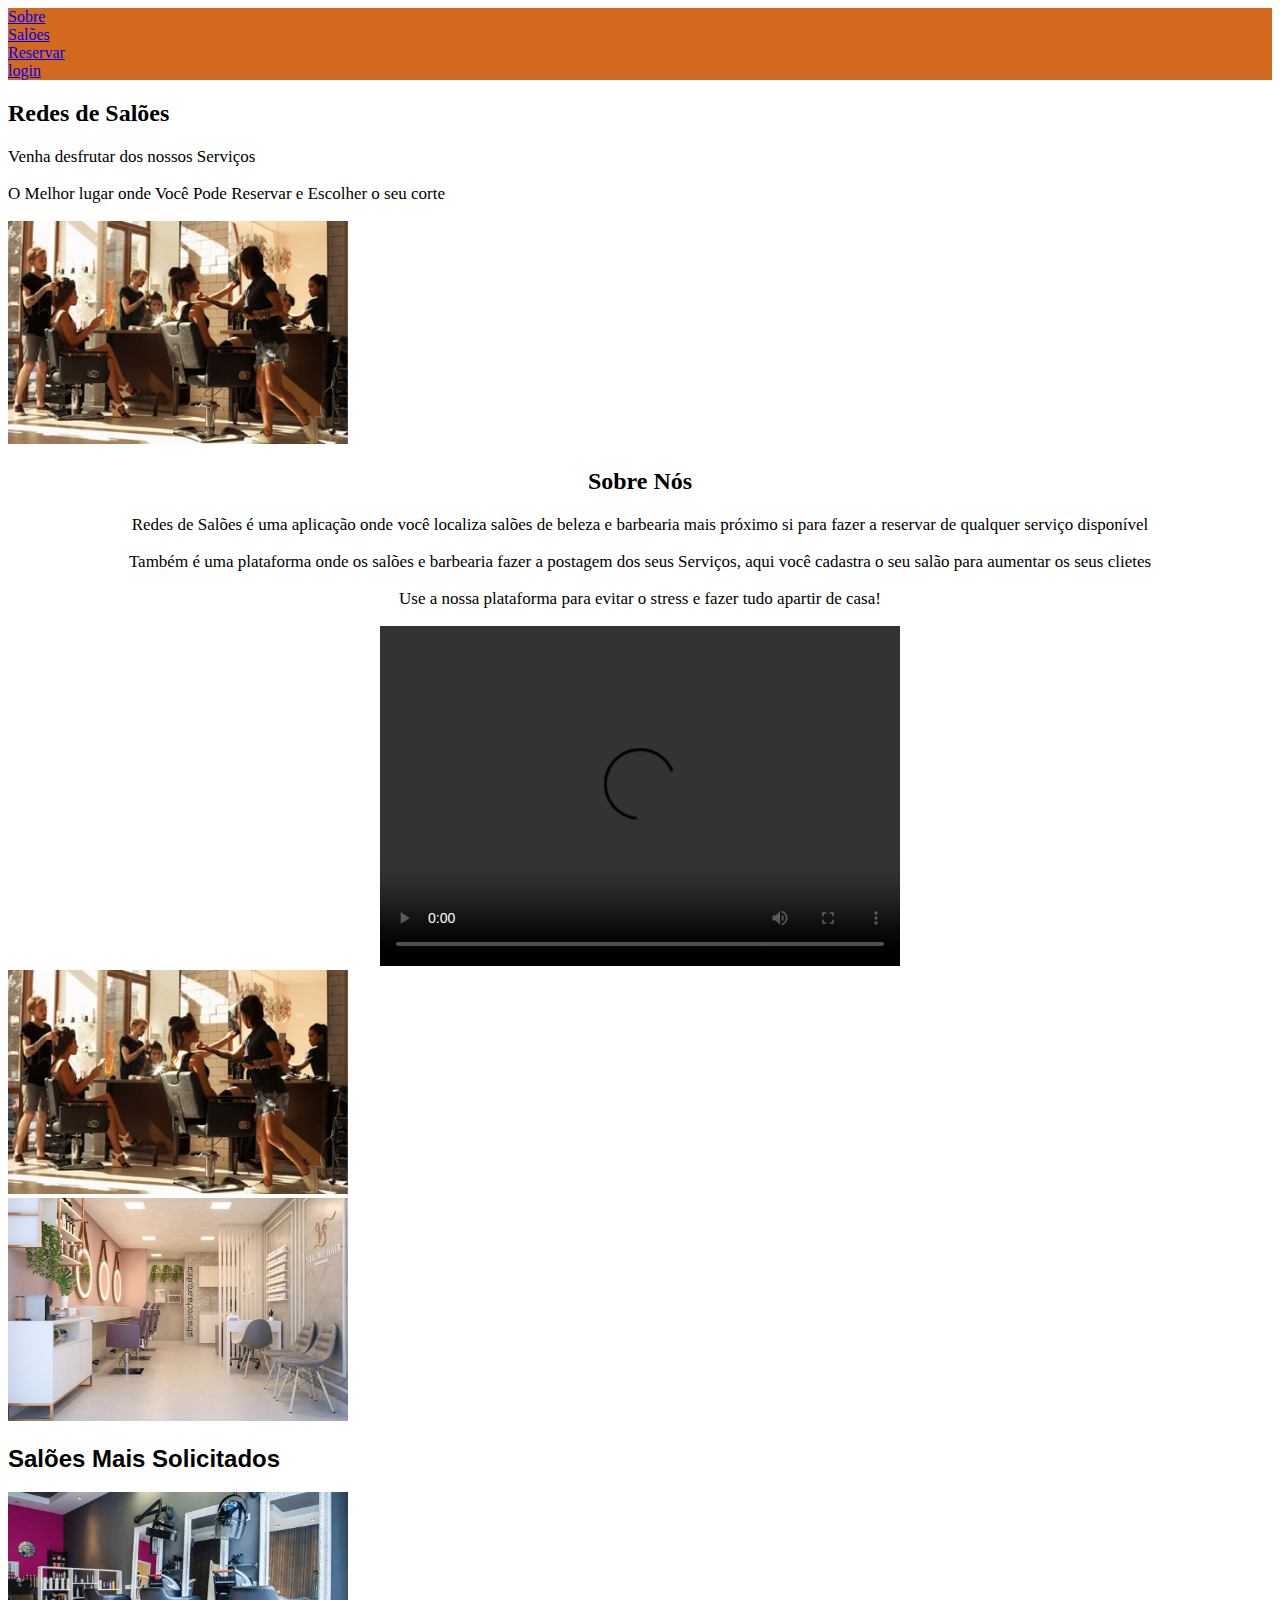
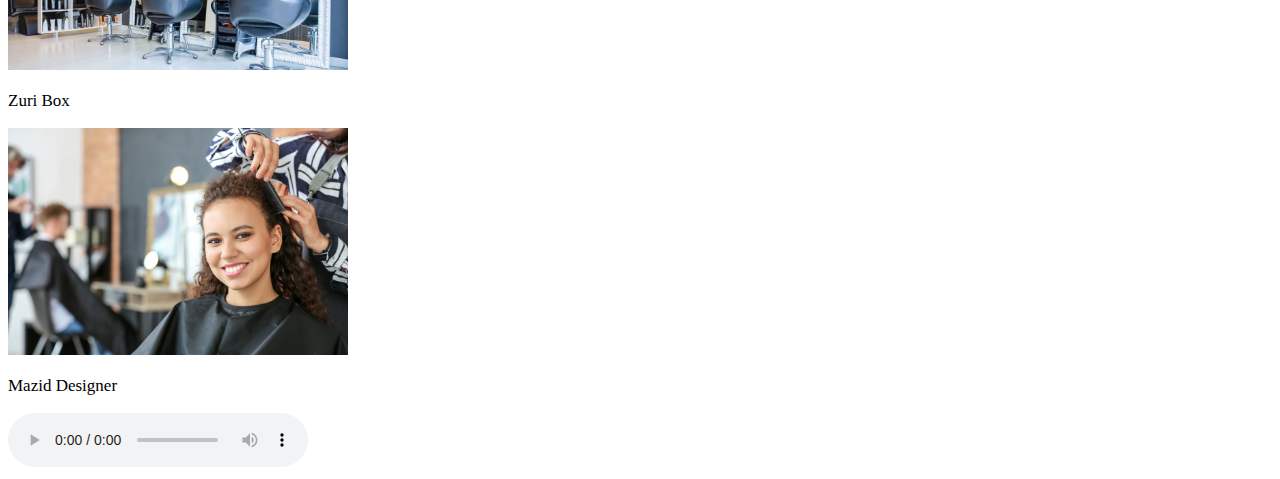
==== index.html @ 9bfbd26d "Criando aplicação com html cru" ====
<!DOCTYPE html>
<html lang="Pt">
  <head>
    <meta charset="UTF-8" />
    <meta http-equiv="X-UA-Compatible" content="IE=edge" />
    <meta name="viewport" content="width=device-width, initial-scale=1.0" />
    <title>Redes de Salões</title>
  </head>
  <body>
    <nav>
      <a href="#"><li>Sobre</li></a>
      <a href="Salões.html"><li>Salões</li></a>
      <a href="Reserva.html"><li>Reservar</li></a>
      <a href="login.html"> <li>login</li></a>
    </nav>

    <div>
      <h2>Redes de Salões</h2>
      <p>Venha desfrutar dos nossos Serviços</p>
      <p>O Melhor lugar onde Você Pode Reservar e Escolher o seu corte</p>
      <img
        src="Banner-Blog-Post-Salao-de-Beleza.png"
        alt="Ocorreu um erro com a imagem"
        width="340"
      />
    </div>
    <section>
      <div id="sobre">
        <h2>Sobre Nós</h2>
        <p>
          Redes de Salões é uma aplicação onde você localiza salões de beleza e
          barbearia mais próximo si para fazer a reservar de qualquer serviço
          disponível
        </p>
        <p>
          Também é uma plataforma onde os salões e barbearia fazer a postagem
          dos seus Serviços, aqui você cadastra o seu salão para aumentar os
          seus clietes
        </p>

        <p>
          Use a nossa plataforma para evitar o stress e fazer tudo apartir de
          casa!
        </p>
        <video width="520" height="340" controls>
          <source src="ZB-Parte Informativa.mp4" /></video
        ><br />
      </div>
      <div id="imagem_center">
        <img
          src="Banner-Blog-Post-Salao-de-Beleza.png"
          alt="Ocorreu um erro com a imagem"
          width="340"
        /><br />
        <img
          src="0294c66785038782bcbc684049fa5b7f.jpg"
          alt="Ocorreu um erro com a imagem"
          width="340"
        /><br />
      </div>
    </section>

    <section>
      <h2 class="saloes">Salões Mais Solicitados</h2>
      <div>
        <img
          src="2018-12-04-dicas-para-limpeza-de-salao-de-beleza.jpg"
          alt="Ocorreu um erro com a imagem"
          width="340"
        />
        <p>Zuri Box</p>
      </div>
      <div>
        <img
          src="shutterstock_1444948637.jpg"
          alt="Ocorreu um erro com a imagem"
          width="340"
        />
        <p>Mazid Designer</p>
      </div>
    </section>

    <audio
      src="HINO-45-ANOS-DE-INDEPENDÊNCIA-DE-ANGOLA.mp3"
      autoplay="true"
      controls
    ></audio>
  </body>

  <style>
    nav {
      background-color: chocolate;
    }
    #sobre {
      text-align: center;
    }
    .saloes {
      font-family: Arial, Helvetica, sans-serif;
    }
    p {
      font-size: 17px;
    }
  </style>
</html>
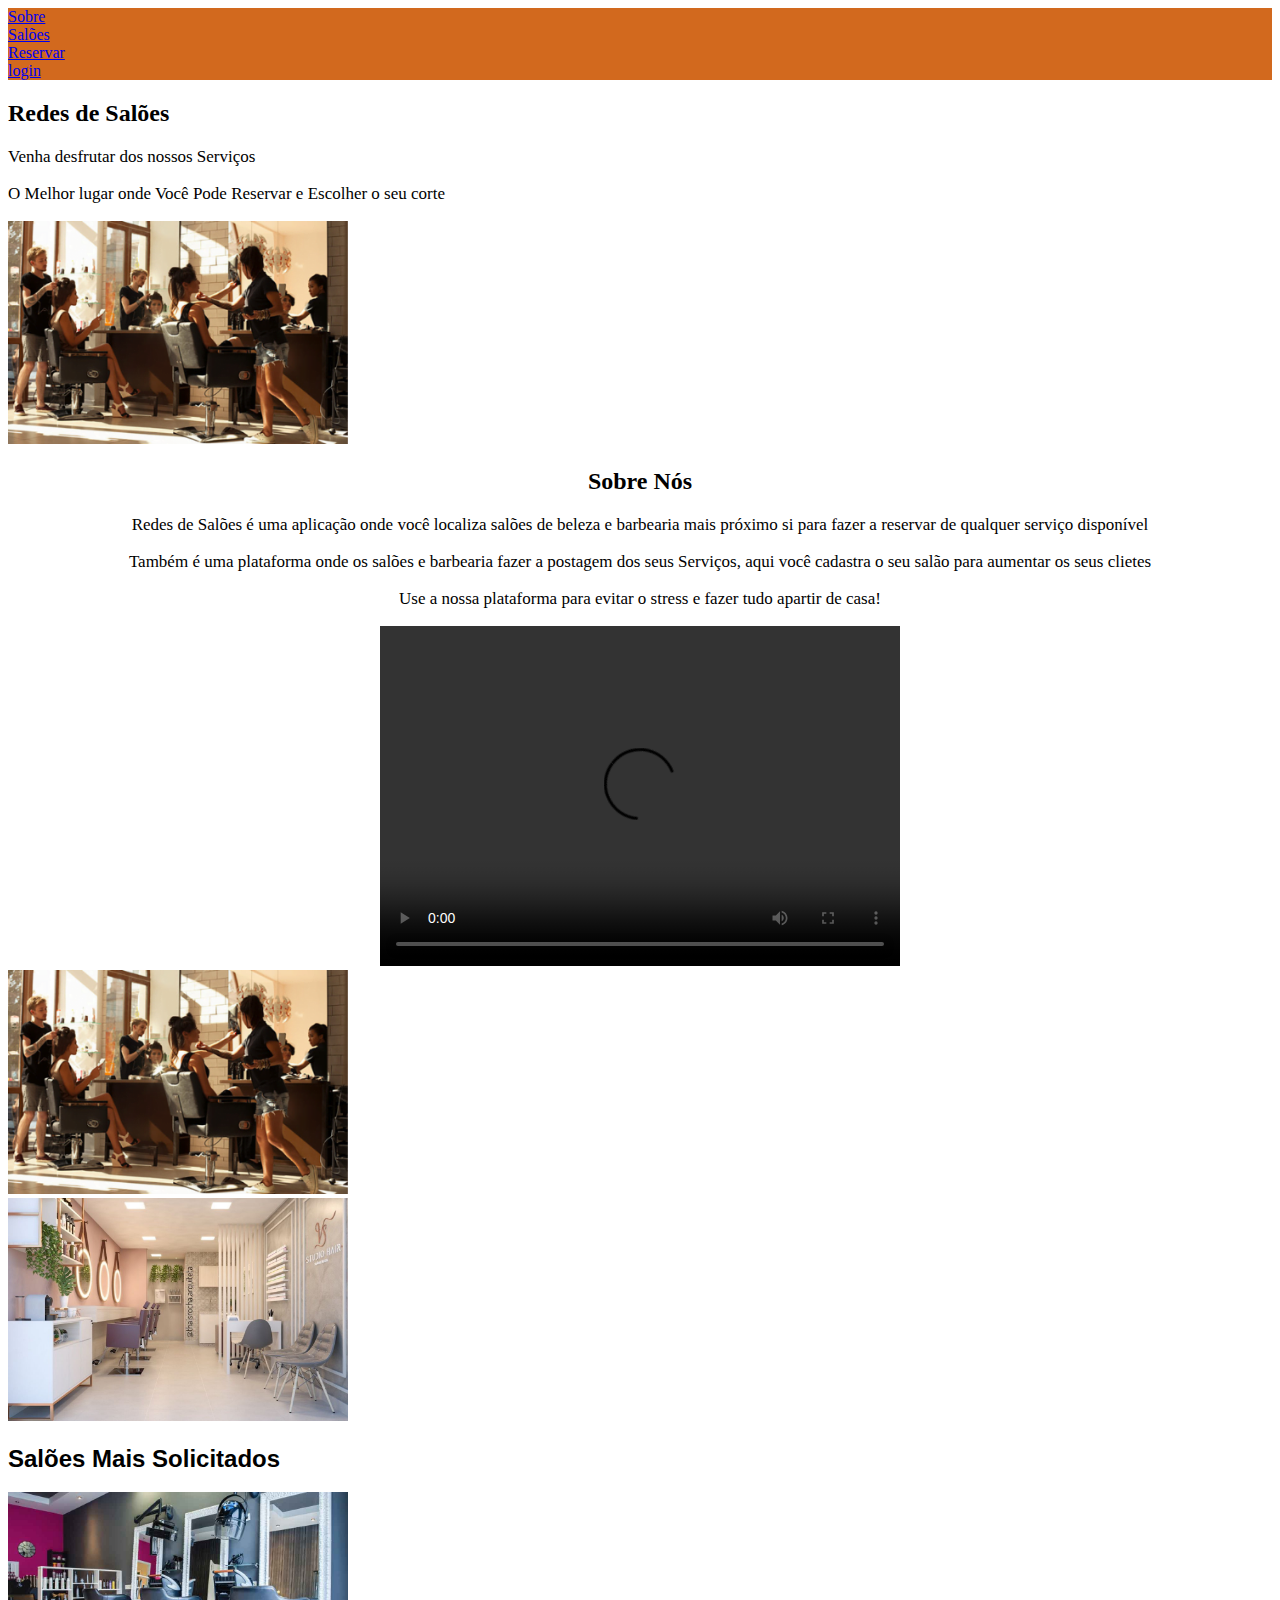
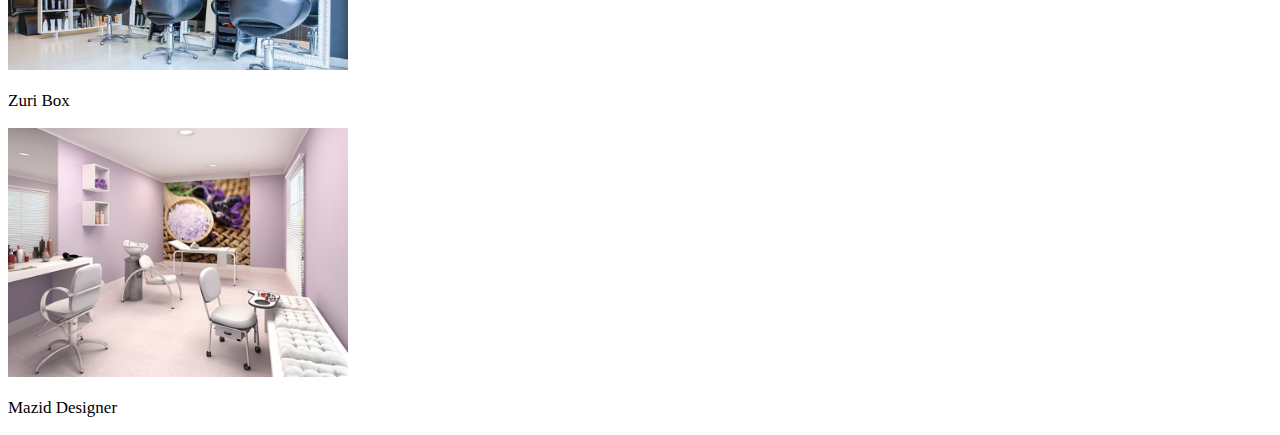
==== commit 505d6afd: "algumas mundanças" ====
--- a/index.html
+++ b/index.html
@@ -19,7 +19,7 @@
       <p>Venha desfrutar dos nossos Serviços</p>
       <p>O Melhor lugar onde Você Pode Reservar e Escolher o seu corte</p>
       <img
-        src="Banner-Blog-Post-Salao-de-Beleza.png"
+        src="midia/Banner-Blog-Post-Salao-de-Beleza.png"
         alt="Ocorreu um erro com a imagem"
         width="340"
       />
@@ -43,17 +43,17 @@
           casa!
         </p>
         <video width="520" height="340" controls>
-          <source src="ZB-Parte Informativa.mp4" /></video
+          <source src="midia/ZB-Parte Informativa.mp4" /></video
         ><br />
       </div>
       <div id="imagem_center">
         <img
-          src="Banner-Blog-Post-Salao-de-Beleza.png"
+          src="midia/Banner-Blog-Post-Salao-de-Beleza.png"
           alt="Ocorreu um erro com a imagem"
           width="340"
         /><br />
         <img
-          src="0294c66785038782bcbc684049fa5b7f.jpg"
+          src="midia/0294c66785038782bcbc684049fa5b7f.jpg"
           alt="Ocorreu um erro com a imagem"
           width="340"
         /><br />
@@ -64,7 +64,7 @@
       <h2 class="saloes">Salões Mais Solicitados</h2>
       <div>
         <img
-          src="2018-12-04-dicas-para-limpeza-de-salao-de-beleza.jpg"
+          src="/midia/2018-12-04-dicas-para-limpeza-de-salao-de-beleza.jpg"
           alt="Ocorreu um erro com a imagem"
           width="340"
         />
@@ -72,7 +72,7 @@
       </div>
       <div>
         <img
-          src="shutterstock_1444948637.jpg"
+          src="/midia/decoracao-de-salao-de-beleza.jpg"
           alt="Ocorreu um erro com a imagem"
           width="340"
         />
@@ -80,11 +80,7 @@
       </div>
     </section>
 
-    <audio
-      src="HINO-45-ANOS-DE-INDEPENDÊNCIA-DE-ANGOLA.mp3"
-      autoplay="true"
-      controls
-    ></audio>
+    <audio src="/midia/HINO-45-ANOS-DE-INDEPENDÊNCIA-DE-ANGOLA.mp3">controls ></audio>
   </body>
 
   <style>
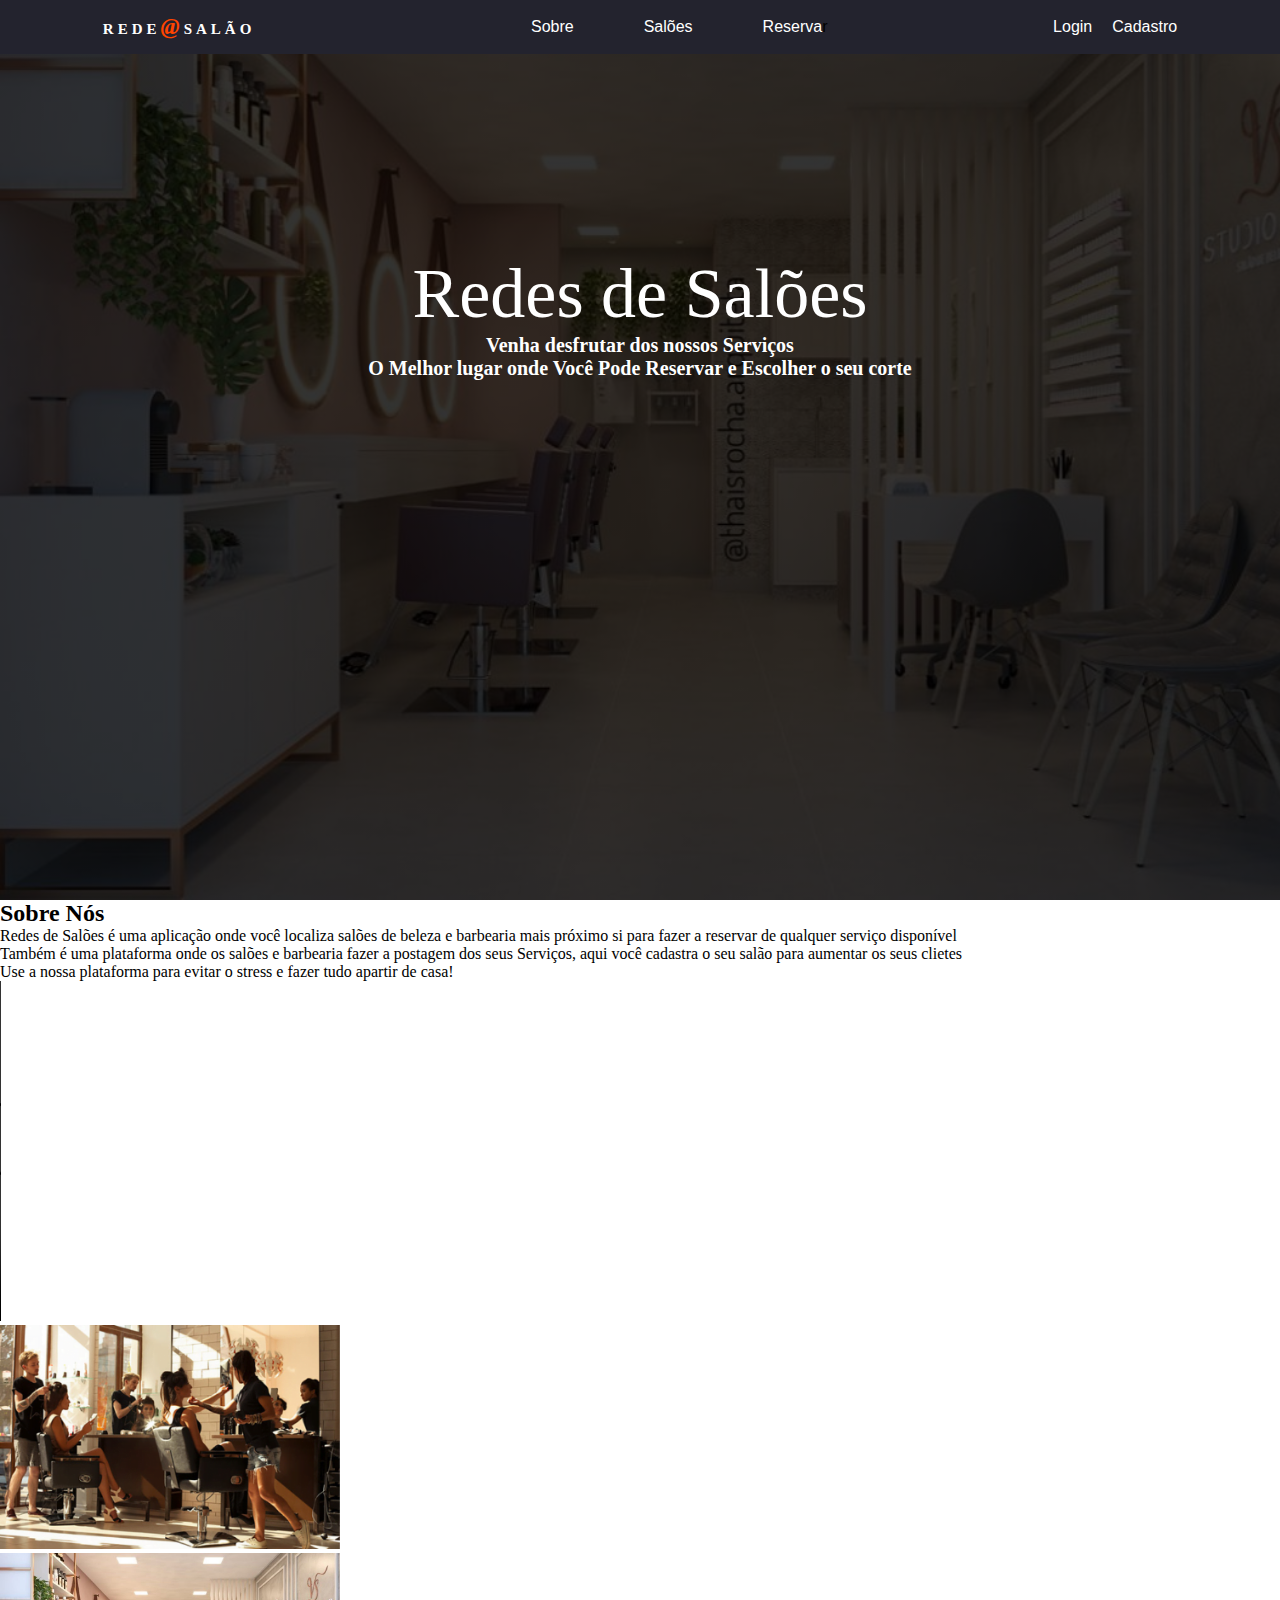
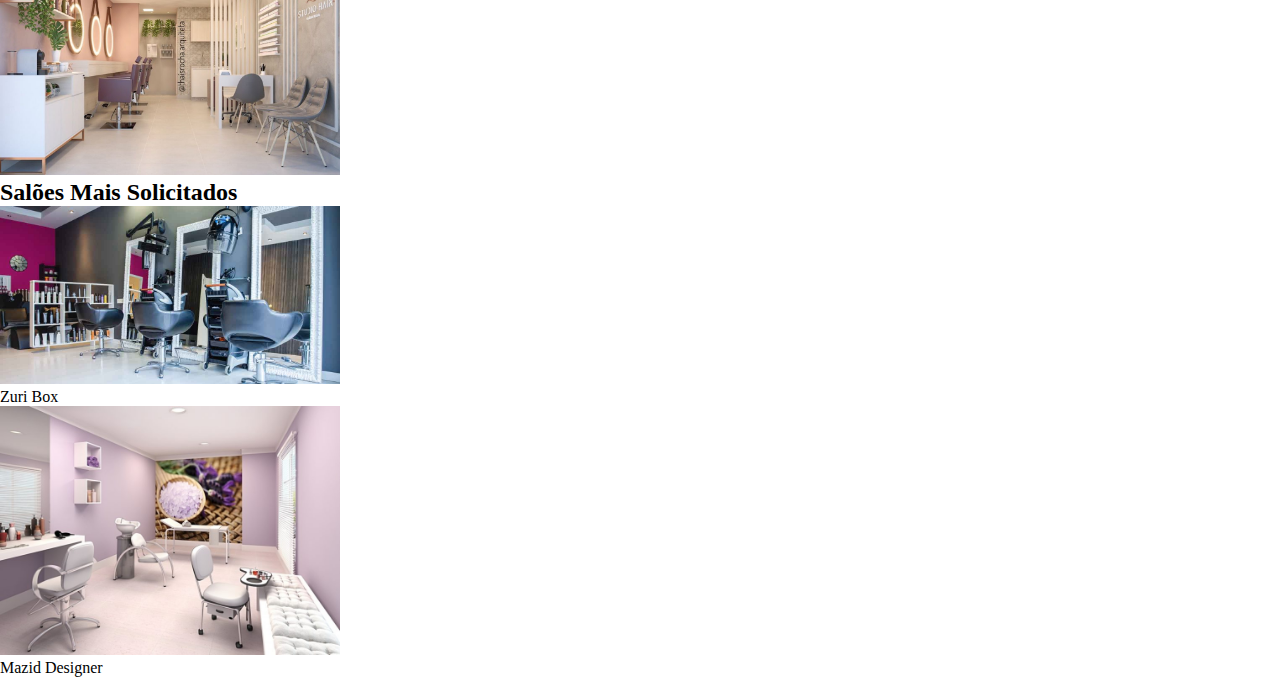
==== commit b6b4586c: "adicionado o header" ====
--- a/index.html
+++ b/index.html
@@ -5,25 +5,29 @@
     <meta http-equiv="X-UA-Compatible" content="IE=edge" />
     <meta name="viewport" content="width=device-width, initial-scale=1.0" />
     <title>Redes de Salões</title>
+    <link rel="stylesheet" href="style.css" />
   </head>
   <body>
-    <nav>
-      <a href="#"><li>Sobre</li></a>
-      <a href="Salões.html"><li>Salões</li></a>
-      <a href="Reserva.html"><li>Reservar</li></a>
-      <a href="login.html"> <li>login</li></a>
-    </nav>
+    <header>
+      <nav>
+        <span id="logo">Rede<i>@</i>Salão</span>
+        <ul class="nav-lista">
+          <li><a href="#">Sobre</a></li>
+          <li><a href="Salões.html">Salões</a></li>
+          <li><a href="Reserva.html">Reserva</a>r</li>
+        </ul>
+        <ul class="nav-lista-login">
+          <li><a href="login.html">Login</a></li>
+          <li><a href="login.html">Cadastro</a></li>
+        </ul>
+      </nav>
+      <div class="boas-vindas">
+        <h2>Redes de Salões</h2>
+        <p>Venha desfrutar dos nossos Serviços</p>
+        <p>O Melhor lugar onde Você Pode Reservar e Escolher o seu corte</p>
+      </div>
+    </header>
 
-    <div>
-      <h2>Redes de Salões</h2>
-      <p>Venha desfrutar dos nossos Serviços</p>
-      <p>O Melhor lugar onde Você Pode Reservar e Escolher o seu corte</p>
-      <img
-        src="midia/Banner-Blog-Post-Salao-de-Beleza.png"
-        alt="Ocorreu um erro com a imagem"
-        width="340"
-      />
-    </div>
     <section>
       <div id="sobre">
         <h2>Sobre Nós</h2>
@@ -80,21 +84,8 @@
       </div>
     </section>
 
-    <audio src="/midia/HINO-45-ANOS-DE-INDEPENDÊNCIA-DE-ANGOLA.mp3">controls ></audio>
+    <audio src="/midia/HINO-45-ANOS-DE-INDEPENDÊNCIA-DE-ANGOLA.mp3">
+      controls >
+    </audio>
   </body>
-
-  <style>
-    nav {
-      background-color: chocolate;
-    }
-    #sobre {
-      text-align: center;
-    }
-    .saloes {
-      font-family: Arial, Helvetica, sans-serif;
-    }
-    p {
-      font-size: 17px;
-    }
-  </style>
 </html>
--- a/style.css
+++ b/style.css
@@ -0,0 +1,79 @@
+* {
+  margin: 0;
+  padding: 0;
+}
+
+a {
+  color: #fff;
+  text-decoration: none;
+  transition: 0.3s;
+}
+a:hover {
+  opacity: 0.7;
+}
+#logo {
+  font-size: 15px;
+  font-weight: 900;
+  text-transform: uppercase;
+  letter-spacing: 4px;
+  font-family: Bigdey Demo;
+  color: #fff;
+}
+#logo i {
+  font-size: 23px;
+  color: orangered;
+}
+nav {
+  display: flex;
+  justify-content: space-around;
+  align-items: center;
+  background: #23232e;
+  height: 6vh;
+  font-family: Roboto, sans-serif;
+  width: 100%;
+}
+
+.nav-lista {
+  list-style: none;
+  display: flex;
+  justify-content: space-around;
+}
+.nav-lista li {
+  margin-left: 70px;
+}
+.nav-lista-login {
+  list-style: none;
+  display: flex;
+  justify-content: space-around;
+}
+.nav-lista-login li {
+  margin-left: 20px;
+}
+header {
+  background-image: linear-gradient(rgba(0, 0, 0, 0.8) 100%, rgba(0, 0, 0,0.2)),
+    url(.//midia/0294c66785038782bcbc684049fa5b7f.jpg);
+  background-repeat: no-repeat;
+  background-size: cover;
+  height: 100vh;
+  width: 100%;
+}
+
+.boas-vindas{
+    display: flex;
+    flex-direction: column;
+    justify-content: center;
+    align-items: center;
+    margin-top:200px ;
+}
+
+.boas-vindas h2{
+    font-size: 70px;
+    color: #fff;
+    font-weight: 500;
+}
+.boas-vindas  p{
+    font-size: 20px;
+    font-weight: 700;
+    color: #fff;
+
+}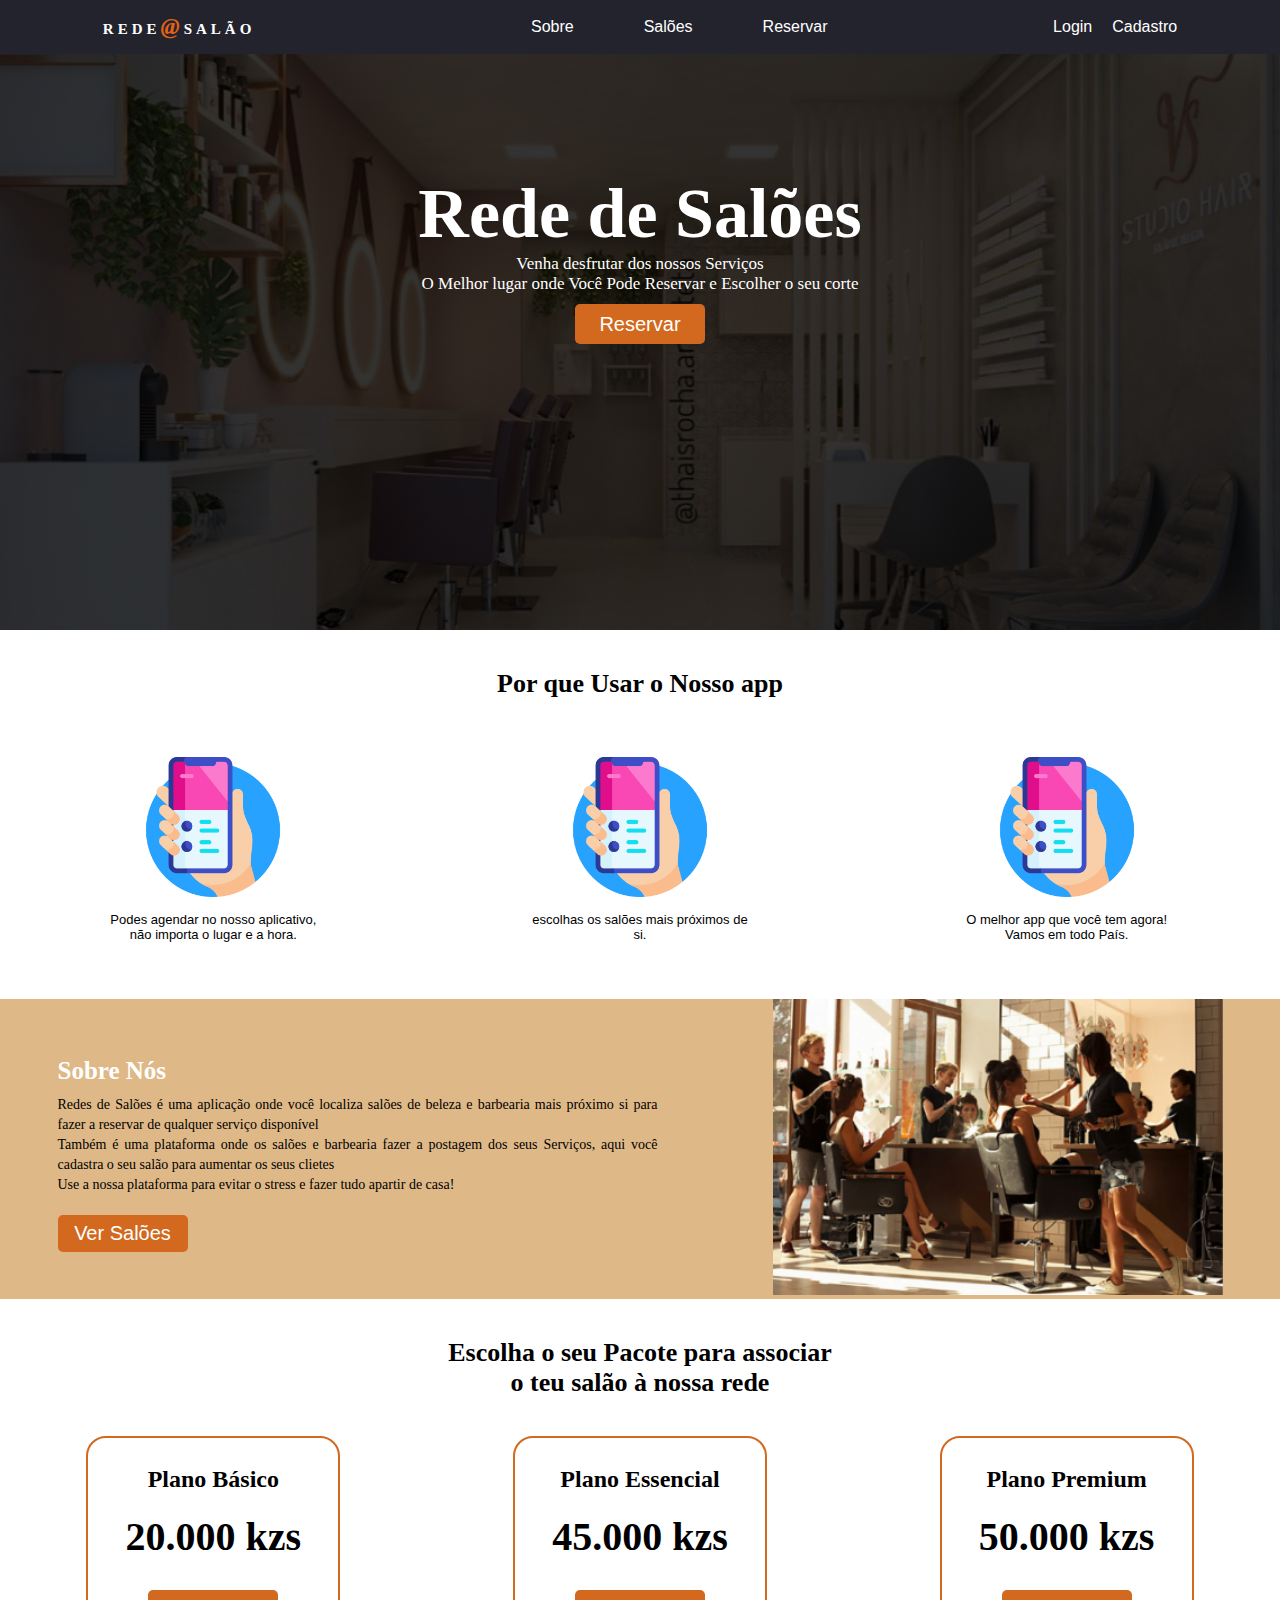
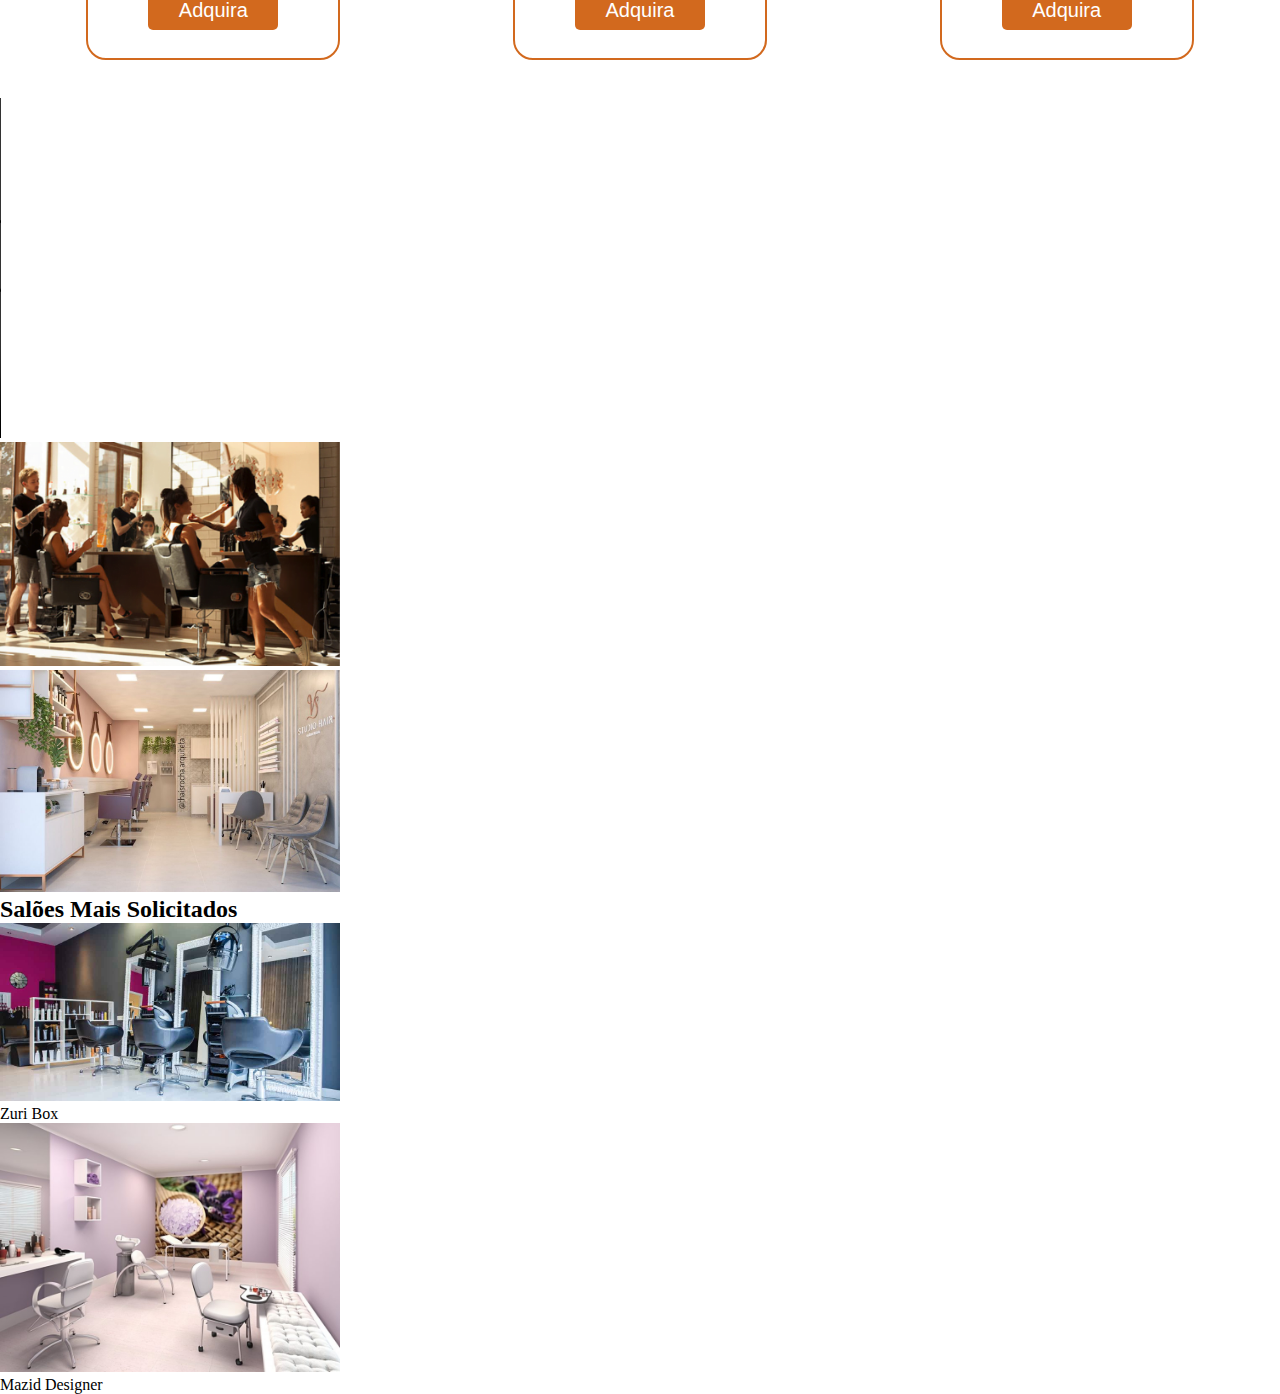
==== commit e63bb5ff: "adicionando a parte das planos" ====
--- a/index.html
+++ b/index.html
@@ -14,7 +14,7 @@
         <ul class="nav-lista">
           <li><a href="#">Sobre</a></li>
           <li><a href="Salões.html">Salões</a></li>
-          <li><a href="Reserva.html">Reserva</a>r</li>
+          <li><a href="Reserva.html">Reservar</a></li>
         </ul>
         <ul class="nav-lista-login">
           <li><a href="login.html">Login</a></li>
@@ -22,48 +22,94 @@
         </ul>
       </nav>
       <div class="boas-vindas">
-        <h2>Redes de Salões</h2>
+        <h2>Rede de Salões</h2>
         <p>Venha desfrutar dos nossos Serviços</p>
         <p>O Melhor lugar onde Você Pode Reservar e Escolher o seu corte</p>
+        <div>
+          <button id="button-reserva">Reservar</button>
+        </div>
       </div>
     </header>
-
+    <h2 id="titulo">Por que Usar o Nosso app</h2>
+    <section class="utilizar">
+      <div>
+        <img src="midia/smartphone.png" alt="Ocorreu um erro com a imagem" />
+        <p>Podes agendar no nosso aplicativo, não importa o lugar e a hora.</p>
+      </div>
+      <div>
+        <img src="midia/smartphone.png" alt="Ocorreu um erro com a imagem" />
+        <p>escolhas os salões mais próximos de si.</p>
+      </div>
+      <div>
+        <img src="midia/smartphone.png" alt="Ocorreu um erro com a imagem" />
+        <p>O melhor app que você tem agora! Vamos em todo País.</p>
+      </div>
+    </section>
     <section>
       <div id="sobre">
-        <h2>Sobre Nós</h2>
-        <p>
-          Redes de Salões é uma aplicação onde você localiza salões de beleza e
-          barbearia mais próximo si para fazer a reservar de qualquer serviço
-          disponível
-        </p>
-        <p>
-          Também é uma plataforma onde os salões e barbearia fazer a postagem
-          dos seus Serviços, aqui você cadastra o seu salão para aumentar os
-          seus clietes
-        </p>
+        <div id="sobreText">
+          <h2>Sobre Nós</h2>
+          <p>
+            Redes de Salões é uma aplicação onde você localiza salões de beleza
+            e barbearia mais próximo si para fazer a reservar de qualquer
+            serviço disponível
+          </p>
+          <p>
+            Também é uma plataforma onde os salões e barbearia fazer a postagem
+            dos seus Serviços, aqui você cadastra o seu salão para aumentar os
+            seus clietes
+          </p>
 
-        <p>
-          Use a nossa plataforma para evitar o stress e fazer tudo apartir de
-          casa!
-        </p>
-        <video width="520" height="340" controls>
-          <source src="midia/ZB-Parte Informativa.mp4" /></video
-        ><br />
-      </div>
-      <div id="imagem_center">
-        <img
-          src="midia/Banner-Blog-Post-Salao-de-Beleza.png"
-          alt="Ocorreu um erro com a imagem"
-          width="340"
-        /><br />
-        <img
-          src="midia/0294c66785038782bcbc684049fa5b7f.jpg"
-          alt="Ocorreu um erro com a imagem"
-          width="340"
-        /><br />
+          <p>
+            Use a nossa plataforma para evitar o stress e fazer tudo apartir de
+            casa!
+          </p>
+          <button>Ver Salões</button>
+        </div>
+        <div id="sobreImagem">
+          <img
+            src="midia/Banner-Blog-Post-Salao-de-Beleza.png"
+            alt="Ocorreu um erro com a imagem"
+          />
+        </div>
       </div>
     </section>
-
+    <h2 id="titulo">
+      Escolha o seu Pacote para associar <br />
+      o teu salão à nossa rede
+    </h2>
+    <section class="plano">
+      <div>
+        <h2>Plano Básico</h2>
+        <span>20.000 kzs</span>
+        <button id="button-reserva">Adquira</button>
+      </div>
+      <div>
+        <h2>Plano Essencial</h2>
+        <span>45.000 kzs</span>
+        <button id="button-reserva">Adquira</button>
+      </div>
+      <div>
+        <h2>Plano Premium</h2>
+        <span>50.000 kzs</span>
+        <button id="button-reserva">Adquira</button>
+      </div>
+    </section>
+    <video width="520" height="340" controls>
+      <source src="midia/ZB-Parte Informativa.mp4" /></video
+    ><br />
+    <div id="imagem_center">
+      <img
+        src="midia/Banner-Blog-Post-Salao-de-Beleza.png"
+        alt="Ocorreu um erro com a imagem"
+        width="340"
+      /><br />
+      <img
+        src="midia/0294c66785038782bcbc684049fa5b7f.jpg"
+        alt="Ocorreu um erro com a imagem"
+        width="340"
+      /><br />
+    </div>
     <section>
       <h2 class="saloes">Salões Mais Solicitados</h2>
       <div>
--- a/style.css
+++ b/style.css
@@ -21,7 +21,7 @@
 }
 #logo i {
   font-size: 23px;
-  color: orangered;
+  color: rgb(226, 98, 24);
 }
 nav {
   display: flex;
@@ -50,30 +50,127 @@
   margin-left: 20px;
 }
 header {
-  background-image: linear-gradient(rgba(0, 0, 0, 0.8) 100%, rgba(0, 0, 0,0.2)),
+  background-image: linear-gradient(rgba(0, 0, 0, 0.8) 100%, rgba(0, 0, 0, 0.2)),
     url(.//midia/0294c66785038782bcbc684049fa5b7f.jpg);
   background-repeat: no-repeat;
   background-size: cover;
-  height: 100vh;
+  height: 70vh;
   width: 100%;
 }
 
-.boas-vindas{
-    display: flex;
-    flex-direction: column;
-    justify-content: center;
-    align-items: center;
-    margin-top:200px ;
+.boas-vindas {
+  display: flex;
+  flex-direction: column;
+  justify-content: center;
+  align-items: center;
+  margin-top: 120px;
 }
 
-.boas-vindas h2{
-    font-size: 70px;
-    color: #fff;
-    font-weight: 500;
+.boas-vindas h2 {
+  font-size: 70px;
+  color: #fff;
 }
-.boas-vindas  p{
-    font-size: 20px;
-    font-weight: 700;
-    color: #fff;
-
-}+.boas-vindas p {
+  font-size: 17px;
+  color: #fff;
+  font-family: Roboto;
+}
+#button-reserva {
+  margin-top: 10px;
+  border-radius: 5px;
+  height: 40px;
+  width: 130px;
+  border: none;
+  background-color: chocolate;
+  font-size: 20px;
+  color: #fff;
+}
+#sobre {
+  display: flex;
+  justify-content: space-around;
+  align-items: center;
+  height: 300px;
+  width: 100%;
+  background-color: burlywood;
+}
+#sobreText {
+  width: 600px;
+  text-align: justify;
+}
+#sobreText h2 {
+  line-height: 48px;
+  font-size: 25px;
+  font-family: Roboto;
+  color: #fff;
+}
+#sobreText button {
+  margin-top: 20px;
+  border-radius: 5px;
+  height: 37px;
+  width: 130px;
+  border: none;
+  background-color: chocolate;
+  font-size: 20px;
+  color: #fff;
+}
+#sobreText p {
+  line-height: 20px;
+  font-size: 14px;
+  font-family: Roboto;
+}
+#sobreImagem img {
+  width: 450px;
+  height: auto;
+}
+.utilizar {
+  width: 100%;
+  height: 300px;
+  display: flex;
+  justify-content: space-around;
+  align-items: center;
+}
+#titulo {
+  text-align: center;
+  margin-top: 39px;
+  font-size: 26px;
+  font-family: Roboto;
+}
+.utilizar div {
+  display: flex;
+  flex-direction: column;
+  align-items: center;
+  width: 230px;
+}
+.utilizar div img {
+  width: 140px;
+}
+.utilizar div p {
+  font-size: 13px;
+  font-family: sans-serif;
+  text-align: center;
+  margin-top: 15px;
+}
+.plano {
+  width: 100%;
+  height: 300px;
+  display: flex;
+  justify-content: space-around;
+  align-items: center;
+}
+.plano div {
+  display: flex;
+  flex-direction: column;
+  align-items: center;
+  justify-content: center;
+  width: 230px;
+  height: 200px;
+  border: 2px solid chocolate;
+  border-radius: 20px;
+  padding: 10px;
+  text-align: justify;
+}
+.plano div span {
+  font-size: 40px;
+  font-weight: 900;
+  padding: 20px;
+}
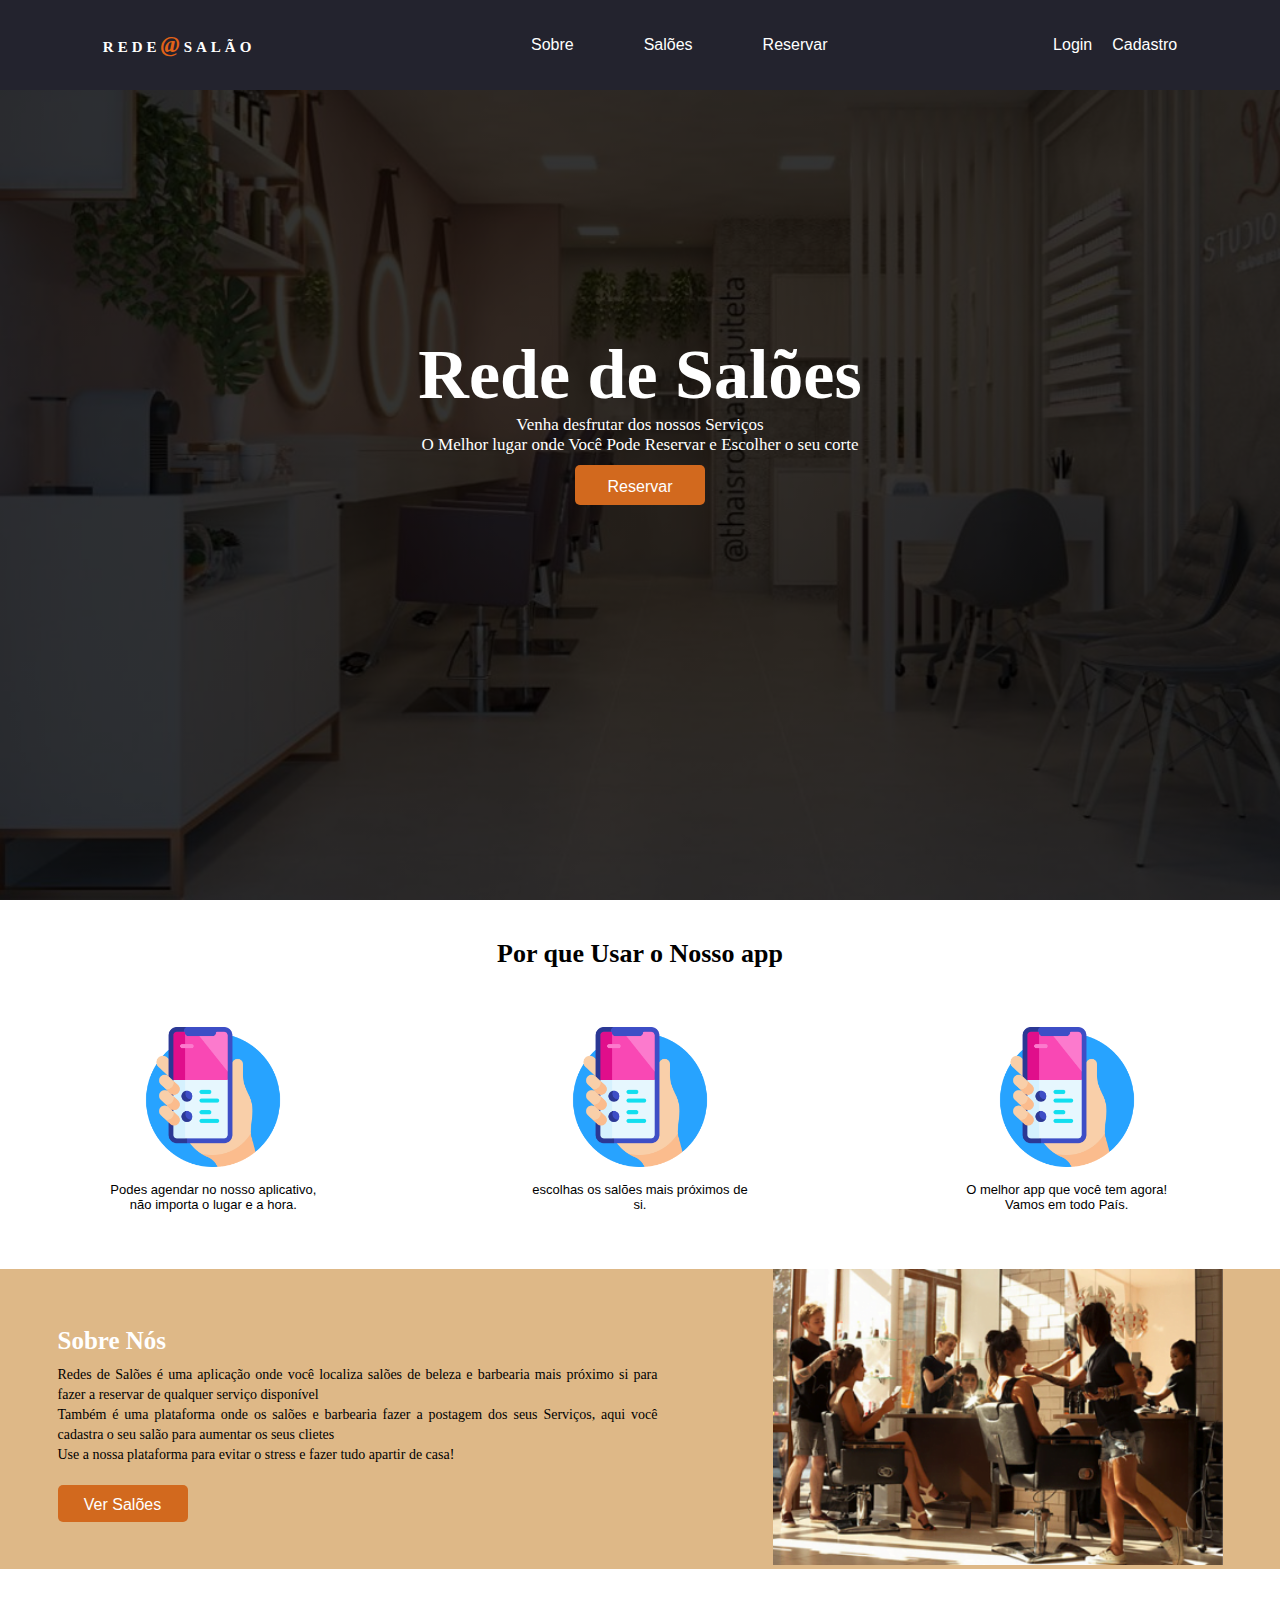
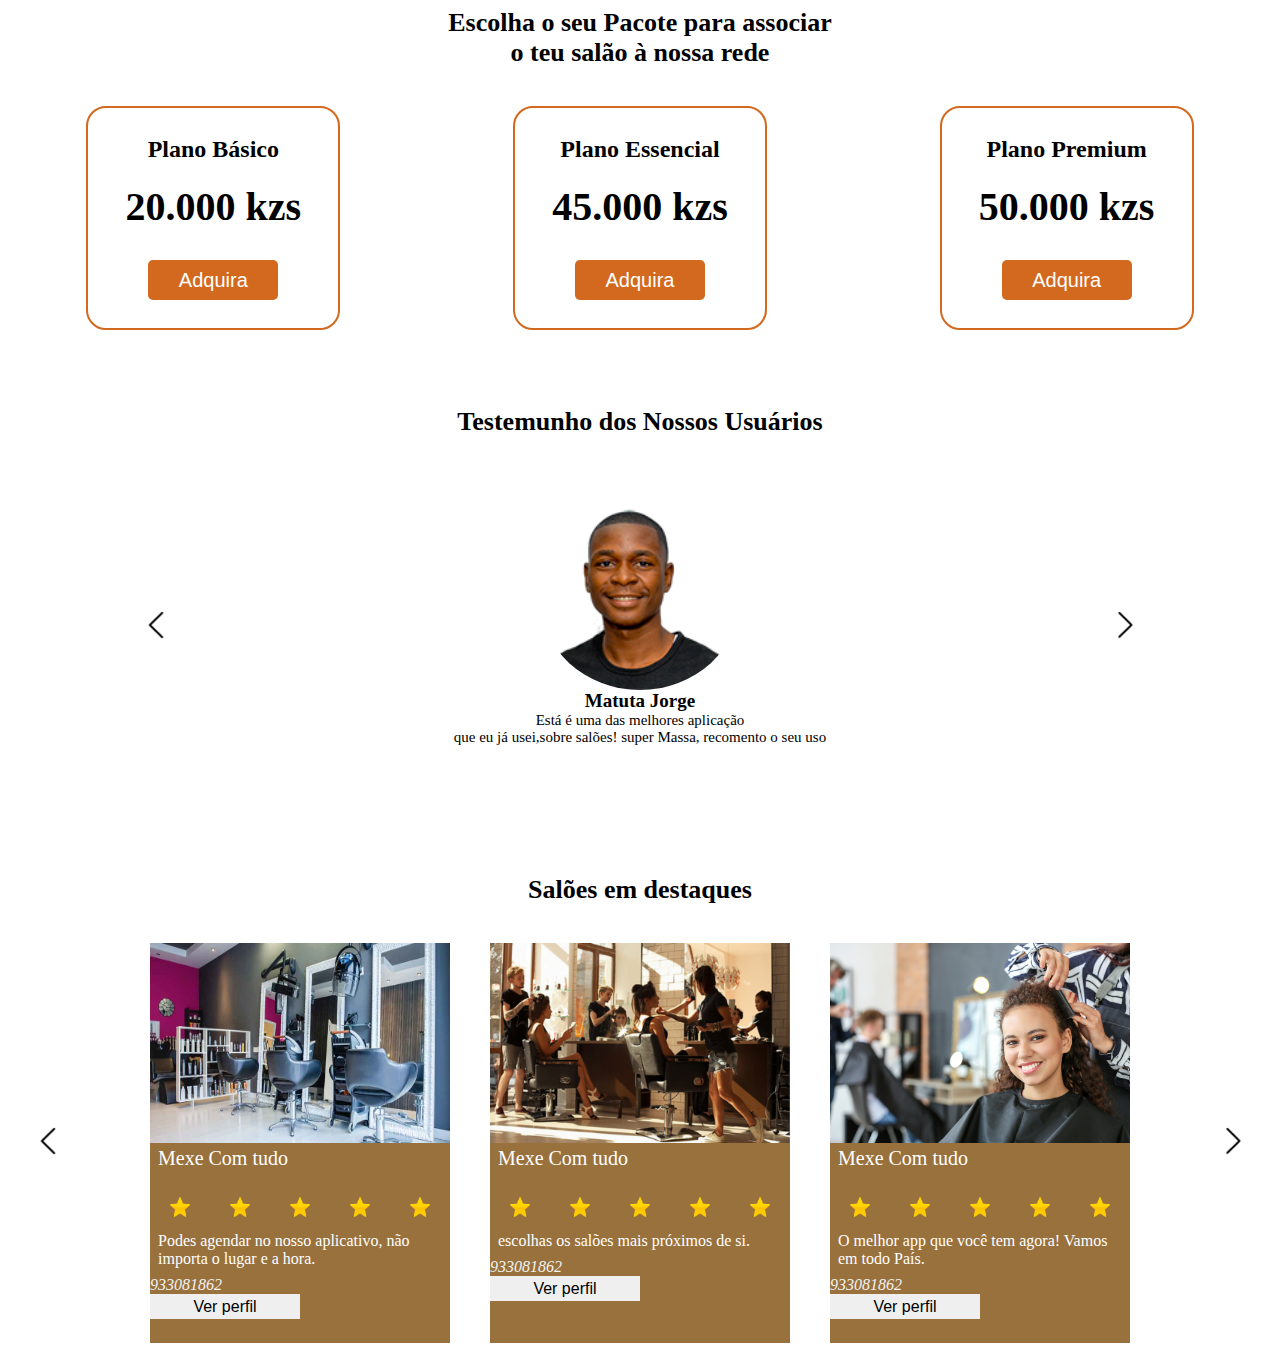
==== commit df570ee8: "adicionando a maior parte" ====
--- a/index.html
+++ b/index.html
@@ -26,7 +26,7 @@
         <p>Venha desfrutar dos nossos Serviços</p>
         <p>O Melhor lugar onde Você Pode Reservar e Escolher o seu corte</p>
         <div>
-          <button id="button-reserva">Reservar</button>
+          <button id="button-reserva"><a href="Reserva.html">Reservar</a></button>
         </div>
       </div>
     </header>
@@ -64,7 +64,7 @@
             Use a nossa plataforma para evitar o stress e fazer tudo apartir de
             casa!
           </p>
-          <button>Ver Salões</button>
+          <button><a href="Salões.html">Ver Salões</a></button>
         </div>
         <div id="sobreImagem">
           <img
@@ -95,43 +95,79 @@
         <button id="button-reserva">Adquira</button>
       </div>
     </section>
-    <video width="520" height="340" controls>
-      <source src="midia/ZB-Parte Informativa.mp4" /></video
-    ><br />
-    <div id="imagem_center">
-      <img
-        src="midia/Banner-Blog-Post-Salao-de-Beleza.png"
-        alt="Ocorreu um erro com a imagem"
-        width="340"
-      /><br />
-      <img
-        src="midia/0294c66785038782bcbc684049fa5b7f.jpg"
-        alt="Ocorreu um erro com a imagem"
-        width="340"
-      /><br />
+  
+   <section>
+    <div class="titulo_test">
+      <h2 id="titulo">Testemunho dos Nossos Usuários</h2>
     </div>
-    <section>
-      <h2 class="saloes">Salões Mais Solicitados</h2>
-      <div>
-        <img
-          src="/midia/2018-12-04-dicas-para-limpeza-de-salao-de-beleza.jpg"
-          alt="Ocorreu um erro com a imagem"
-          width="340"
-        />
-        <p>Zuri Box</p>
+    <divn class="Testemunho">
+      <div class="iconNext">
+        <img src="midia/free-arrow-left-icon-3099-thumb.png" alt="">
       </div>
-      <div>
-        <img
-          src="/midia/decoracao-de-salao-de-beleza.jpg"
-          alt="Ocorreu um erro com a imagem"
-          width="340"
-        />
-        <p>Mazid Designer</p>
+      <div class="comentario">
+        <img src="midia/condfirm.png" alt="Ocorreu um erro com imagem!">
+        <span>Matuta Jorge</span>
+        <p>Está é uma das melhores aplicação<br> que eu já usei,sobre salões! super Massa, recomento o seu uso</p>
       </div>
-    </section>
+      <div class="iconNext">
+        <img src="midia/free-arrow--icon-3099-.png" alt="">
+      </div>
+    </div>
+  </section><br><br><br><br><br>
+  <h2 id="titulo">Salões em destaques</h2><br>
+  <section class="saloes">
+    <div class="iconNext">
+      <img src="midia/free-arrow-left-icon-3099-thumb.png" alt="">
+    </div>
+    <div class="todosalao">
+      <div class="todoSalaoDiv">
+        <img id="imgsalao" src="midia/2018-12-04-dicas-para-limpeza-de-salao-de-beleza.jpg" alt="Ocorreu um erro com a imagem" />
+       <span>Mexe Com tudo</span>
+       <div class="estrelas">
+        <img src="midia/star-icon.webp" alt="">
+        <img src="midia/star-icon.webp" alt="">
+        <img src="midia/star-icon.webp" alt="">
+        <img src="midia/star-icon.webp" alt="">
+        <img src="midia/star-icon.webp" alt="">
+       </div>
+        <p>Podes agendar no nosso aplicativo, não importa o lugar e a hora.</p>
+        <i style="color: #f1f1f1;">933081862</i><br>
+        <button><a href="#">Ver perfil</a> </button>
+      </div>
+      <div class="todoSalaoDiv">
+        <img id="imgsalao" src="midia/Banner-Blog-Post-Salao-de-Beleza.png" alt="Ocorreu um erro com a imagem" />
+        <span>Mexe Com tudo</span>
+        <div class="estrelas">
+          <img src="midia/star-icon.webp" alt="">
+          <img src="midia/star-icon.webp" alt="">
+          <img src="midia/star-icon.webp" alt="">
+          <img src="midia/star-icon.webp" alt="">
+          <img src="midia/star-icon.webp" alt="">
+         </div>
 
-    <audio src="/midia/HINO-45-ANOS-DE-INDEPENDÊNCIA-DE-ANGOLA.mp3">
-      controls >
-    </audio>
+        <p>escolhas os salões mais próximos de si.</p>
+        <i style="color: #f1f1f1;">933081862</i><br>
+        <button><a href="#">Ver perfil</a></button>
+      </div>
+      <div class="todoSalaoDiv">
+        <img id="imgsalao" src="midia/shutterstock_1444948637.jpg" alt="Ocorreu um erro com a imagem" />
+        <span>Mexe Com tudo</span>
+        <div class="estrelas">
+          <img src="midia/star-icon.webp" alt="">
+          <img src="midia/star-icon.webp" alt="">
+          <img src="midia/star-icon.webp" alt="">
+          <img src="midia/star-icon.webp" alt="">
+          <img src="midia/star-icon.webp" alt="">
+         </div>
+        <p>O melhor app que você tem agora! Vamos em todo País.</p>
+        <i style="color: #f1f1f1;">933081862</i><br>
+        <button><a href="#">Ver perfil</a></button>
+      </div>
+    </div>
+  
+    <div class="iconNext">
+      <img  src="midia/free-arrow--icon-3099-.png" alt="">
+    </div>
+  </section>
   </body>
 </html>
--- a/style.css
+++ b/style.css
@@ -1,12 +1,14 @@
 * {
   margin: 0;
   padding: 0;
+  cursor: pointer;
 }
 
 a {
   color: #fff;
   text-decoration: none;
   transition: 0.3s;
+  font-size: 16px;
 }
 a:hover {
   opacity: 0.7;
@@ -28,7 +30,7 @@
   justify-content: space-around;
   align-items: center;
   background: #23232e;
-  height: 6vh;
+  height: 10vh;
   font-family: Roboto, sans-serif;
   width: 100%;
 }
@@ -40,6 +42,7 @@
 }
 .nav-lista li {
   margin-left: 70px;
+  font-size: 16px;
 }
 .nav-lista-login {
   list-style: none;
@@ -54,7 +57,7 @@
     url(.//midia/0294c66785038782bcbc684049fa5b7f.jpg);
   background-repeat: no-repeat;
   background-size: cover;
-  height: 70vh;
+  height: 100vh;
   width: 100%;
 }
 
@@ -63,7 +66,7 @@
   flex-direction: column;
   justify-content: center;
   align-items: center;
-  margin-top: 120px;
+  margin-top: 245px;
 }
 
 .boas-vindas h2 {
@@ -174,3 +177,210 @@
   font-weight: 900;
   padding: 20px;
 }
+.Testemunho {
+  margin-top: 70px;
+  display: flex;
+  flex-direction: row;
+  align-items: center;
+  justify-content: space-around;
+  width: 100%;
+}
+.iconNext img {
+  width: 30px;
+}
+.comentario {
+  display: flex;
+  flex-direction: column;
+  justify-content: center;
+  align-items: center;
+}
+
+.comentario img {
+  width: 200px;
+  border-radius: 50%;
+  cursor: pointer;
+}
+.comentario span {
+  font-size: 19px;
+  font-weight: 600;
+  font-family: Roboto;
+}
+.comentario p {
+  font-size: 15px;
+  font-family: Roboto;
+  text-align: center;
+}
+.saloes {
+  width: 100%;
+  display: flex;
+  flex-direction: row;
+  justify-content: space-around;
+  align-items: center;
+}
+
+.todosalao {
+  display: flex;
+  align-items: center;
+  justify-content: space-around;
+}
+
+.todoSalaoDiv {
+  margin: 20px;
+  width: 300px;
+  height: 400px;
+  background-color: rgb(153, 113, 61);
+}
+.estrelas {
+  margin-top: 20px;
+
+  display: flex;
+  align-items: center;
+  justify-content: space-around;
+}
+.estrelas img {
+  width: 20px;
+  height: 20px;
+  padding: 7px;
+}
+#imgsalao {
+  width: 300px;
+  height: 200px;
+}
+.todoSalaoDiv span {
+  font-size: 20px;
+  color: #fff;
+  font-family: Roboto;
+  padding: 8px;
+}
+.todoSalaoDiv p {
+  font-size: 16px;
+  font-family: Roboto;
+  padding: 8px;
+  color: #fff;
+}
+.todoSalaoDiv button {
+  width: 150px;
+  height: 25px;
+  border: none;
+  font-size: 14px;
+}
+.todoSalaoDiv button a {
+  color: black;
+}
+.pesquisar {
+  display: flex;
+  justify-content: center;
+  align-items: center;
+  margin-top: 250px;
+}
+.pesquisar input {
+  width: 450px;
+  height: 45px;
+  border: none;
+  border-radius: 25px;
+  font-size: 17px;
+  text-align: center;
+}
+.pesquisar button {
+  width: 100px;
+  height: 45px;
+  margin: 0 4px;
+  border: none;
+  border-radius: 12px;
+  background-color: chocolate;
+  font-size: 15px;
+  color: #fff;
+}
+.SaloeListagem div {
+  background-color: #f0f0f3;
+  display: flex;
+  margin: 15px 0;
+}
+.reservar {
+  display: flex;
+  flex-direction: row;
+  align-items: center;
+  justify-content: space-around;
+  background-color: chocolate;
+  width: 900px;
+  margin: 40px auto;
+  height: 400px;
+  border-radius: 25px;
+}
+.infoLogin {
+  background-color: #fff;
+  width: 450px;
+  height: 400px;
+  border-radius: 25px 25px 0;
+  display: flex;
+  flex-direction: column;
+  align-items: center;
+  justify-content: center;
+}
+.infoReserva {
+  width: 450px;
+  height: 400px;
+  display: flex;
+  flex-direction: column;
+  align-items: center;
+  justify-content: center;
+}
+#selicionarCorte {
+  width: 270px;
+  height: 35px;
+  padding: 4px;
+  border: none;
+  border-radius: 3px;
+  font-size: 15px;
+}
+#labelReserva {
+  margin: 0 110px -19px 0;
+  font-size: 17px;
+  font-family: Roboto;
+  color: #23232e;
+}
+#Nome {
+  width: 270px;
+  height: 30px;
+  padding: 4px;
+  border: none;
+  border-radius: 3px;
+  font-size: 15px;
+}
+#buttonEnter {
+  width: 100px;
+  height: 40px;
+  margin: 0 4px;
+  border: none;
+  border-radius: 12px;
+  background-color: rgb(20, 20, 49);
+  font-size: 15px;
+  color: #fff;
+}
+#telaLogin {
+  background-color: chocolate;
+  width: 500px;
+  margin: 150px auto;
+  height: 350px;
+  border-radius: 25px;
+  display: flex;
+  flex-direction: column;
+  justify-content: space-around;
+  align-items: center;
+}
+.form{
+  display: flex;
+  flex-direction: column;
+  font-size: 17px;
+  font-family: Roboto;
+  color: #fff;
+}
+.form input{
+  width: 270px;
+  height: 30px;
+  padding: 4px;
+  border: none;
+  margin-top: -15px;
+  border-radius: 10px;
+  font-size: 15px;
+}